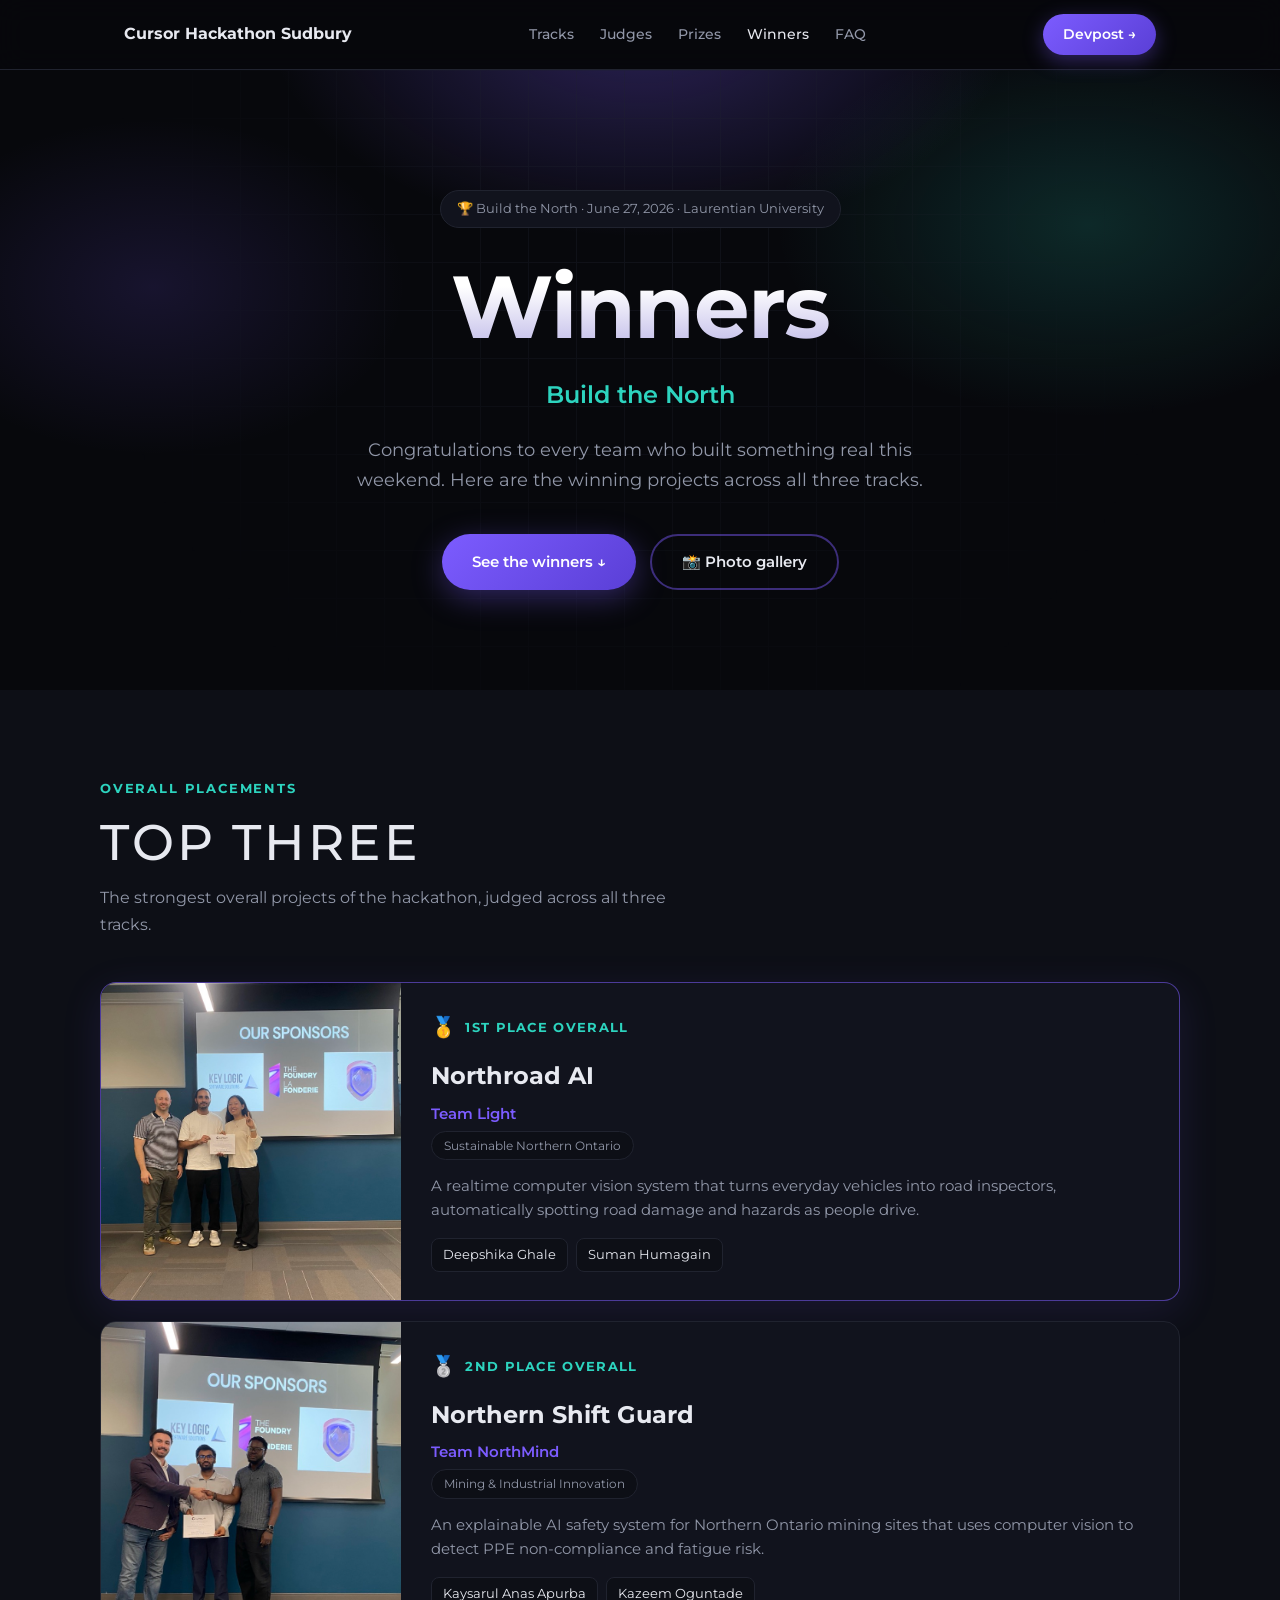
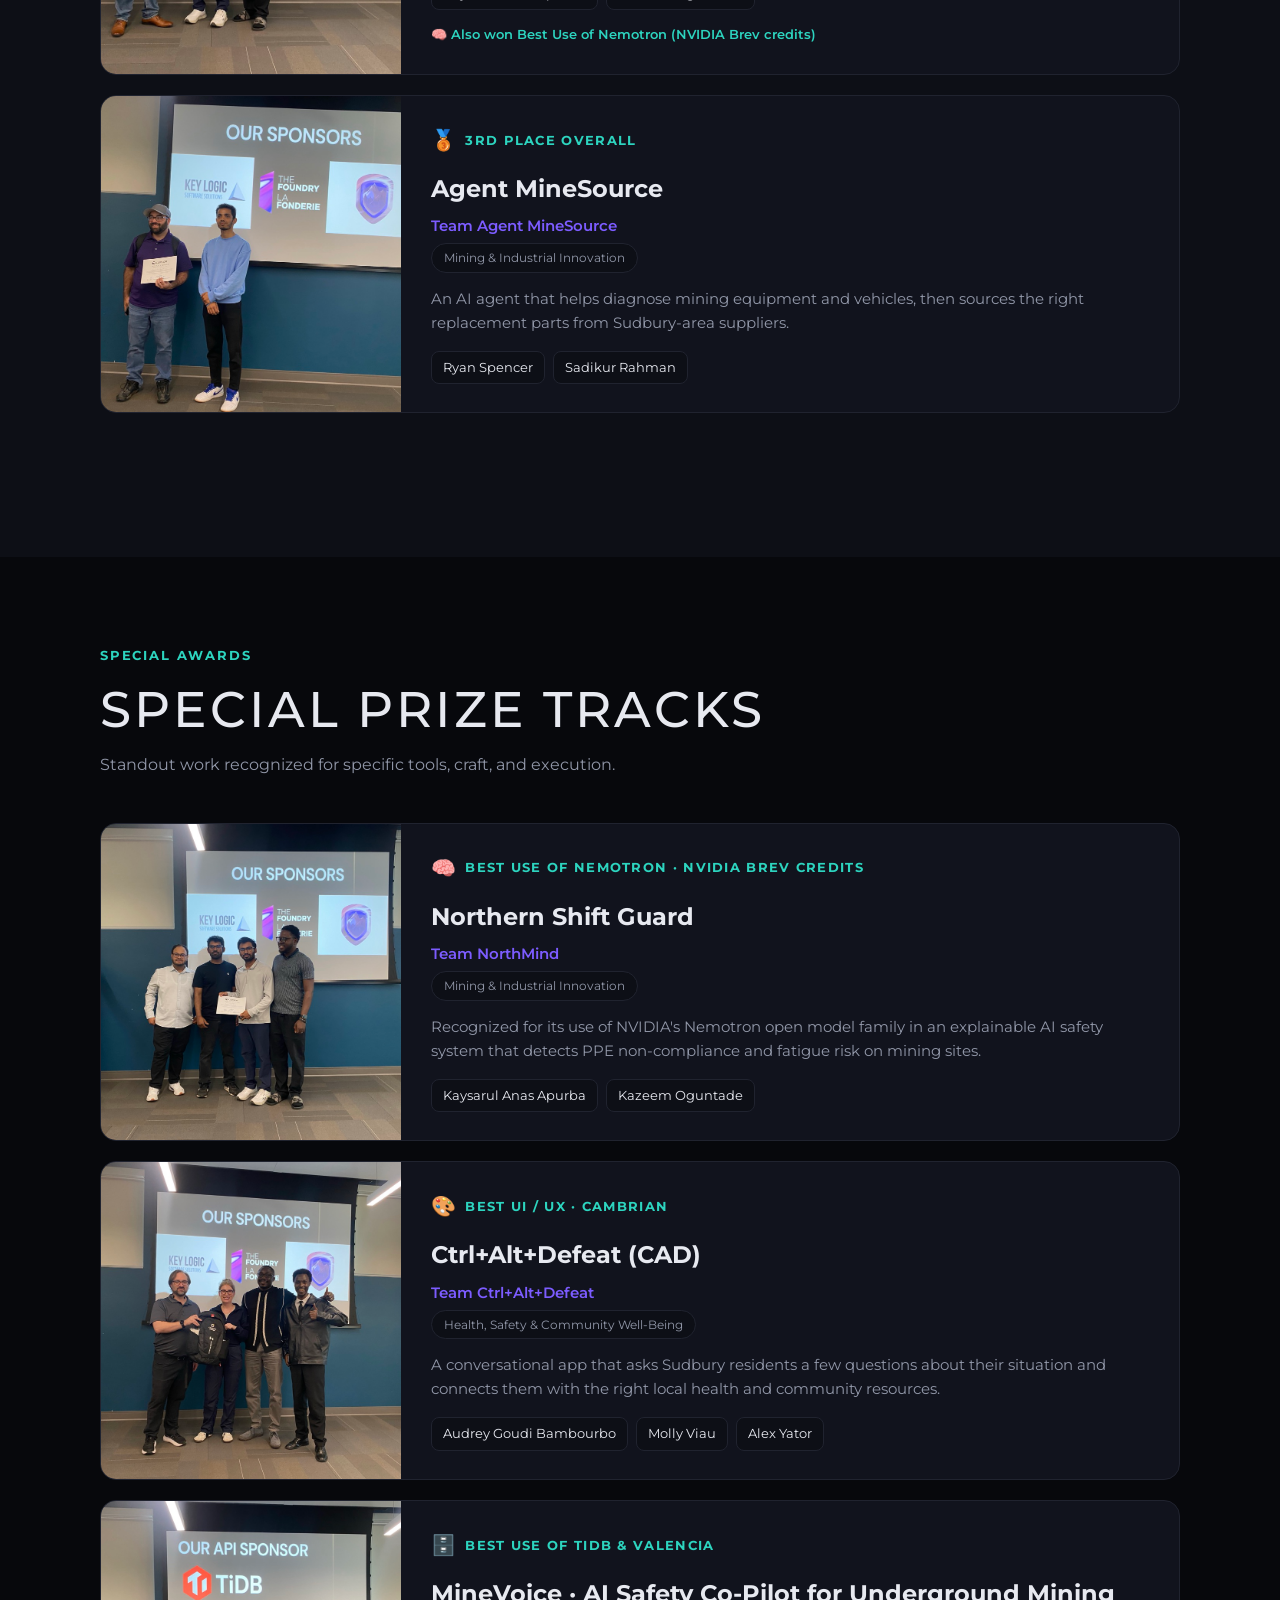
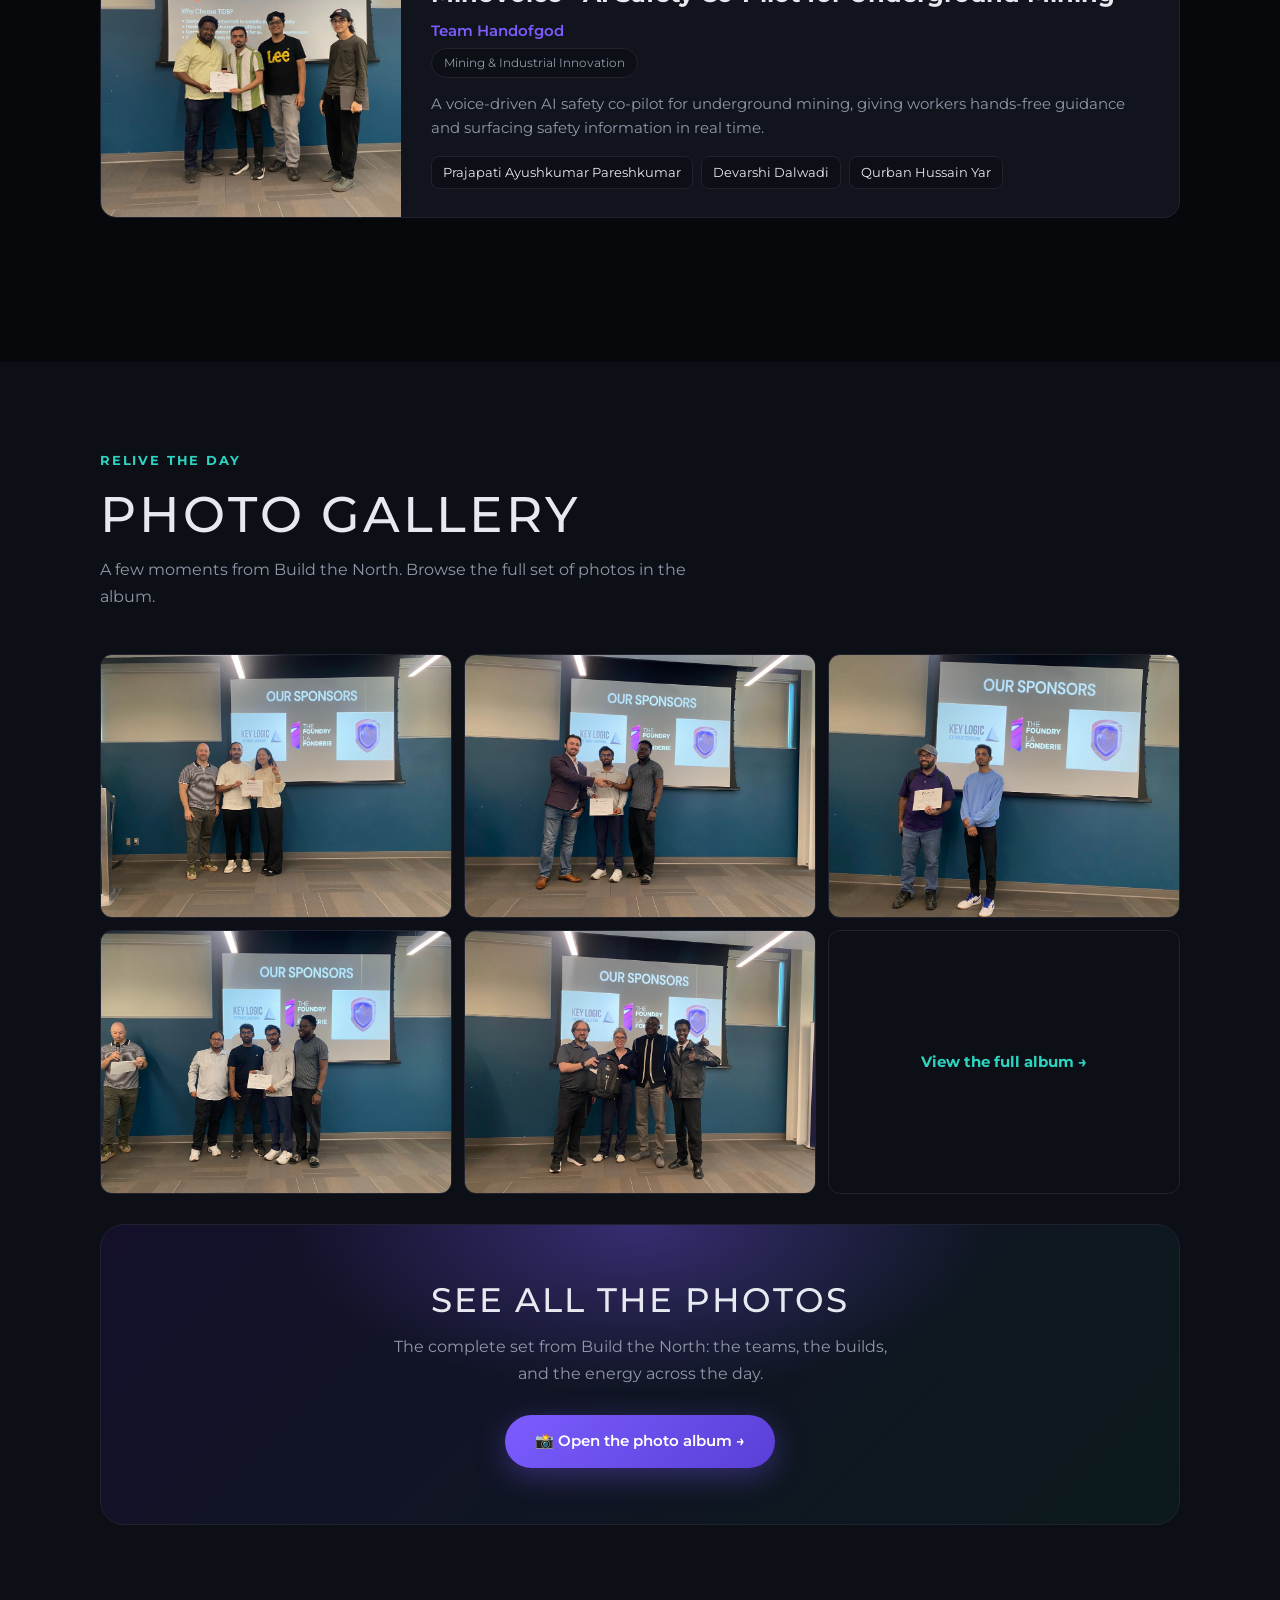
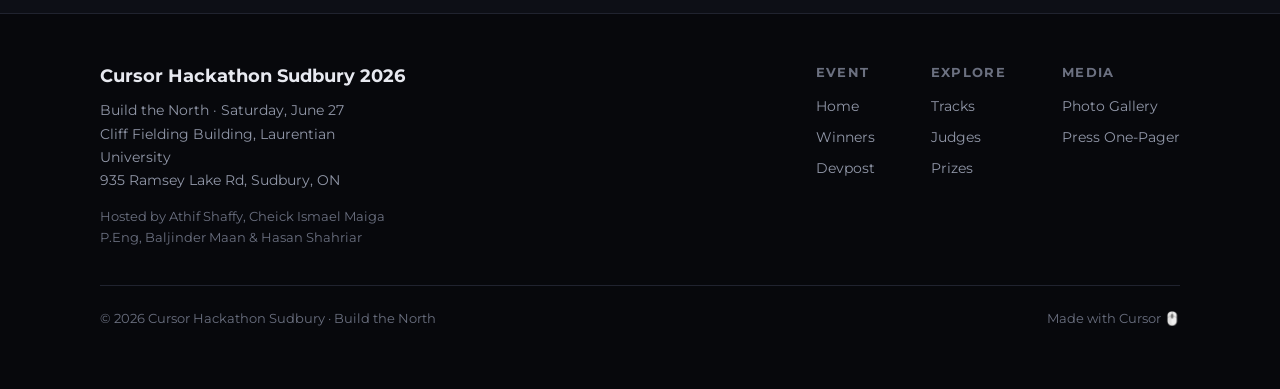
==== winners.html @ 06800da3 "Add winners page, news one-pager, and photo gallery - winners.html: all overall placements and speci" ====
<!DOCTYPE html>
<html lang="en">
<head>
<meta charset="UTF-8" />
<meta name="viewport" content="width=device-width, initial-scale=1.0" />
<title>Winners · Cursor Hackathon Sudbury 2026</title>
<meta name="description" content="Winning projects from Cursor Hackathon Sudbury 2026 · Build the North. Overall placements and special award winners across all three tracks." />
<meta property="og:title" content="Winners · Cursor Hackathon Sudbury 2026" />
<meta property="og:description" content="The winning teams of Build the North." />
<meta property="og:type" content="website" />
<link rel="preconnect" href="https://fonts.googleapis.com" />
<link rel="preconnect" href="https://fonts.gstatic.com" crossorigin />
<link href="https://fonts.googleapis.com/css2?family=Montserrat:ital,wght@0,300;0,400;0,500;0,600;0,700;0,800;1,400;1,500&display=swap" rel="stylesheet" />
<link rel="stylesheet" href="assets/site.css" />
</head>
<body>

<!-- NAV -->
<header class="nav">
  <div class="nav-inner">
    <a href="index.html" class="brand">Cursor Hackathon Sudbury</a>
    <nav class="nav-links">
      <a href="index.html#tracks">Tracks</a>
      <a href="index.html#judges">Judges</a>
      <a href="index.html#prizes">Prizes</a>
      <a href="winners.html" style="color:var(--text);">Winners</a>
      <a href="index.html#faq">FAQ</a>
    </nav>
    <a href="https://cursor-hackathon-sudbury.devpost.com" target="_blank" rel="noopener" class="nav-cta">Devpost →</a>
  </div>
</header>

<!-- HERO -->
<section class="hero" id="top">
  <div class="hero-glow"></div>
  <div class="hero-grid"></div>
  <div class="hero-inner">
    <span class="badge">🏆 Build the North · June 27, 2026 · Laurentian University</span>
    <h1>Winners</h1>
    <div class="tagline">Build the North</div>
    <p class="lede">Congratulations to every team who built something real this weekend. Here are the winning projects across all three tracks.</p>
    <div class="hero-actions">
      <a href="#placements" class="btn btn-primary">See the winners ↓</a>
      <a href="#gallery" class="btn btn-ghost">📸 Photo gallery</a>
    </div>
  </div>
</section>

<!-- OVERALL PLACEMENTS -->
<section id="placements" style="background:var(--bg-soft);">
  <div class="wrap">
    <div class="eyebrow">Overall placements</div>
    <h2 class="section-title">Top three</h2>
    <p class="section-sub">The strongest overall projects of the hackathon, judged across all three tracks.</p>

    <div class="winners-list">
      <!-- 1st -->
      <div class="winner first">
        <div class="winner-photo">
          <img src="assets/winners/northroad-ai.jpg" alt="Team Light receiving the 1st place award for Northroad AI" />
        </div>
        <div class="winner-body">
          <div class="winner-rank"><span class="medal">🥇</span> 1st Place Overall</div>
          <div class="winner-project">Northroad AI</div>
          <div class="winner-team">Team Light</div>
          <span class="winner-track">Sustainable Northern Ontario</span>
          <p class="winner-desc">A realtime computer vision system that turns everyday vehicles into road inspectors, automatically spotting road damage and hazards as people drive.</p>
          <div class="winner-members">
            <span class="m">Deepshika Ghale</span>
            <span class="m">Suman Humagain</span>
          </div>
        </div>
      </div>

      <!-- 2nd -->
      <div class="winner">
        <div class="winner-photo">
          <img src="assets/winners/northern-shift-guard.jpg" alt="Team NorthMind receiving the 2nd place award for Northern Shift Guard" />
        </div>
        <div class="winner-body">
          <div class="winner-rank"><span class="medal">🥈</span> 2nd Place Overall</div>
          <div class="winner-project">Northern Shift Guard</div>
          <div class="winner-team">Team NorthMind</div>
          <span class="winner-track">Mining &amp; Industrial Innovation</span>
          <p class="winner-desc">An explainable AI safety system for Northern Ontario mining sites that uses computer vision to detect PPE non-compliance and fatigue risk.</p>
          <div class="winner-members">
            <span class="m">Kaysarul Anas Apurba</span>
            <span class="m">Kazeem Oguntade</span>
          </div>
          <div class="winner-award">🧠 Also won Best Use of Nemotron (NVIDIA Brev credits)</div>
        </div>
      </div>

      <!-- 3rd -->
      <div class="winner">
        <div class="winner-photo">
          <img src="assets/winners/agent-minesource.jpg" alt="Team Agent MineSource receiving the 3rd place award" />
        </div>
        <div class="winner-body">
          <div class="winner-rank"><span class="medal">🥉</span> 3rd Place Overall</div>
          <div class="winner-project">Agent MineSource</div>
          <div class="winner-team">Team Agent MineSource</div>
          <span class="winner-track">Mining &amp; Industrial Innovation</span>
          <p class="winner-desc">An AI agent that helps diagnose mining equipment and vehicles, then sources the right replacement parts from Sudbury-area suppliers.</p>
          <div class="winner-members">
            <span class="m">Ryan Spencer</span>
            <span class="m">Sadikur Rahman</span>
          </div>
        </div>
      </div>
    </div>
  </div>
</section>

<!-- SPECIAL AWARDS -->
<section id="special">
  <div class="wrap">
    <div class="eyebrow">Special awards</div>
    <h2 class="section-title">Special prize tracks</h2>
    <p class="section-sub">Standout work recognized for specific tools, craft, and execution.</p>

    <div class="winners-list">
      <!-- Best Use of Nemotron / NVIDIA -->
      <div class="winner">
        <div class="winner-photo">
          <img src="assets/winners/northern-shift-guard-nvidia.jpg" alt="Team NorthMind receiving the Best Use of NVIDIA award" />
        </div>
        <div class="winner-body">
          <div class="winner-rank"><span class="medal">🧠</span> Best Use of Nemotron · NVIDIA Brev credits</div>
          <div class="winner-project">Northern Shift Guard</div>
          <div class="winner-team">Team NorthMind</div>
          <span class="winner-track">Mining &amp; Industrial Innovation</span>
          <p class="winner-desc">Recognized for its use of NVIDIA's Nemotron open model family in an explainable AI safety system that detects PPE non-compliance and fatigue risk on mining sites.</p>
          <div class="winner-members">
            <span class="m">Kaysarul Anas Apurba</span>
            <span class="m">Kazeem Oguntade</span>
          </div>
        </div>
      </div>

      <!-- Best UI/UX -->
      <div class="winner">
        <div class="winner-photo">
          <img src="assets/winners/ctrl-alt-defeat.jpg" alt="Team Ctrl+Alt+Defeat receiving the Best UI/UX award with Cambrian swag" />
        </div>
        <div class="winner-body">
          <div class="winner-rank"><span class="medal">🎨</span> Best UI / UX · Cambrian</div>
          <div class="winner-project">Ctrl+Alt+Defeat (CAD)</div>
          <div class="winner-team">Team Ctrl+Alt+Defeat</div>
          <span class="winner-track">Health, Safety &amp; Community Well-Being</span>
          <p class="winner-desc">A conversational app that asks Sudbury residents a few questions about their situation and connects them with the right local health and community resources.</p>
          <div class="winner-members">
            <span class="m">Audrey Goudi Bambourbo</span>
            <span class="m">Molly Viau</span>
            <span class="m">Alex Yator</span>
          </div>
        </div>
      </div>

      <!-- Best Use of TiDB & Valencia -->
      <div class="winner">
        <div class="winner-photo">
          <img src="assets/winners/minevoice.jpg" alt="Team Handofgod receiving the Best Use of TiDB and Valencia award for MineVoice" />
        </div>
        <div class="winner-body">
          <div class="winner-rank"><span class="medal">🗄️</span> Best Use of TiDB &amp; Valencia</div>
          <div class="winner-project">MineVoice · AI Safety Co-Pilot for Underground Mining</div>
          <div class="winner-team">Team Handofgod</div>
          <span class="winner-track">Mining &amp; Industrial Innovation</span>
          <p class="winner-desc">A voice-driven AI safety co-pilot for underground mining, giving workers hands-free guidance and surfacing safety information in real time.</p>
          <div class="winner-members">
            <span class="m">Prajapati Ayushkumar Pareshkumar</span>
            <span class="m">Devarshi Dalwadi</span>
            <span class="m">Qurban Hussain Yar</span>
          </div>
        </div>
      </div>
    </div>
  </div>
</section>

<!-- GALLERY -->
<section id="gallery" style="background:var(--bg-soft);">
  <div class="wrap">
    <div class="eyebrow">Relive the day</div>
    <h2 class="section-title">Photo gallery</h2>
    <p class="section-sub">A few moments from Build the North. Browse the full set of photos in the album.</p>
    <div class="photo-grid">
      <a href="https://photos.app.goo.gl/xAYGwjevG2s7LgX59" target="_blank" rel="noopener"><img src="assets/winners/northroad-ai.jpg" alt="1st place winners on stage" /></a>
      <a href="https://photos.app.goo.gl/xAYGwjevG2s7LgX59" target="_blank" rel="noopener"><img src="assets/winners/northern-shift-guard.jpg" alt="2nd place winners on stage" /></a>
      <a href="https://photos.app.goo.gl/xAYGwjevG2s7LgX59" target="_blank" rel="noopener"><img src="assets/winners/agent-minesource.jpg" alt="3rd place winners on stage" /></a>
      <a href="https://photos.app.goo.gl/xAYGwjevG2s7LgX59" target="_blank" rel="noopener"><img src="assets/winners/northern-shift-guard-nvidia.jpg" alt="Best Use of NVIDIA winners on stage" /></a>
      <a href="https://photos.app.goo.gl/xAYGwjevG2s7LgX59" target="_blank" rel="noopener"><img src="assets/winners/ctrl-alt-defeat.jpg" alt="Best UI/UX winners on stage" /></a>
      <a href="https://photos.app.goo.gl/xAYGwjevG2s7LgX59" target="_blank" rel="noopener" class="more">View the full album →</a>
    </div>
    <div class="gallery-cta">
      <h2 class="section-title" style="margin-bottom:14px;font-size:clamp(24px,3vw,34px);">See all the photos</h2>
      <p style="color:var(--muted);max-width:520px;margin:0 auto 28px;">The complete set from Build the North: the teams, the builds, and the energy across the day.</p>
      <a href="https://photos.app.goo.gl/xAYGwjevG2s7LgX59" target="_blank" rel="noopener" class="btn btn-primary">📸 Open the photo album →</a>
    </div>
  </div>
</section>

<!-- FOOTER -->
<footer>
  <div class="foot-inner">
    <div>
      <div class="foot-brand">Cursor Hackathon Sudbury 2026</div>
      <div style="color:var(--muted);font-size:14px;max-width:300px;">Build the North · Saturday, June 27<br>Cliff Fielding Building, Laurentian University<br>935 Ramsey Lake Rd, Sudbury, ON</div>
      <div style="color:var(--faint);font-size:13px;margin-top:14px;max-width:300px;">Hosted by Athif Shaffy, Cheick Ismael Maiga P.Eng, Baljinder Maan &amp; Hasan Shahriar</div>
    </div>
    <div class="foot-cols">
      <div class="foot-col">
        <h5>Event</h5>
        <a href="index.html">Home</a>
        <a href="winners.html">Winners</a>
        <a href="https://cursor-hackathon-sudbury.devpost.com" target="_blank" rel="noopener">Devpost</a>
      </div>
      <div class="foot-col">
        <h5>Explore</h5>
        <a href="index.html#tracks">Tracks</a>
        <a href="index.html#judges">Judges</a>
        <a href="index.html#prizes">Prizes</a>
      </div>
      <div class="foot-col">
        <h5>Media</h5>
        <a href="https://photos.app.goo.gl/xAYGwjevG2s7LgX59" target="_blank" rel="noopener">Photo Gallery</a>
        <a href="press.html">Press One-Pager</a>
      </div>
    </div>
  </div>
  <div class="foot-bottom">
    <span>© 2026 Cursor Hackathon Sudbury · Build the North</span>
    <span>Made with Cursor 🖱️</span>
  </div>
</footer>

</body>
</html>
---- assets/site.css ----
:root {
    --bg: #07080c;
    --bg-soft: #0d0f16;
    --card: #11131d;
    --card-hover: #161927;
    --border: #20232f;
    --text: #e7e9f0;
    --muted: #9197a8;
    --faint: #6b7080;
    --accent: #7c5cff;
    --accent-2: #2dd4bf;
    --accent-glow: rgba(124, 92, 255, 0.35);
    --radius: 16px;
    --maxw: 1080px;
  }

  * { box-sizing: border-box; margin: 0; padding: 0; }

  html { scroll-behavior: smooth; scroll-padding-top: 88px; }

  body {
    font-family: 'Montserrat', system-ui, -apple-system, sans-serif;
    background: var(--bg);
    color: var(--text);
    line-height: 1.65;
    -webkit-font-smoothing: antialiased;
    overflow-x: hidden;
  }

  a { color: inherit; text-decoration: none; }

  h1, h2, h3 { font-family: 'Montserrat', sans-serif; line-height: 1.15; letter-spacing: -0.02em; }

  ::selection { background: var(--accent-glow); }

  /* ---------- Nav ---------- */
  header.nav {
    position: sticky;
    top: 0;
    z-index: 50;
    backdrop-filter: blur(14px);
    background: rgba(7, 8, 12, 0.72);
    border-bottom: 1px solid var(--border);
  }
  .nav-inner {
    max-width: var(--maxw);
    margin: 0 auto;
    padding: 14px 24px;
    display: flex;
    align-items: center;
    justify-content: space-between;
    gap: 16px;
  }
  .brand { display: flex; align-items: center; font-family: 'Montserrat'; font-weight: 700; font-size: 16px; }
  .nav-links { display: flex; gap: 26px; align-items: center; }
  .nav-links a { color: var(--muted); font-size: 14px; font-weight: 500; transition: color .2s; }
  .nav-links a:hover { color: var(--text); }
  .nav-cta {
    background: linear-gradient(135deg, var(--accent), #5a3fd6);
    color: #fff; padding: 9px 20px; border-radius: 999px; font-size: 14px; font-weight: 600;
    box-shadow: 0 6px 20px var(--accent-glow); transition: transform .15s, box-shadow .2s;
  }
  .nav-cta:hover { transform: translateY(-1px); box-shadow: 0 10px 28px var(--accent-glow); }
  .menu-btn { display: none; background: none; border: 0; color: var(--text); cursor: pointer; }

  @media (max-width: 820px) {
    .nav-links { display: none; }
  }

  /* ---------- Layout ---------- */
  section { padding: 88px 24px; }
  .wrap { max-width: var(--maxw); margin: 0 auto; }
  .eyebrow { color: var(--accent-2); font-size: 13px; font-weight: 700; letter-spacing: 0.14em; text-transform: uppercase; margin-bottom: 14px; }
  h2.section-title { font-size: clamp(30px, 5vw, 50px); font-weight: 500; text-transform: uppercase; letter-spacing: 0.06em; margin-bottom: 14px; }
  .section-sub { color: var(--muted); max-width: 620px; margin-bottom: 44px; font-size: 16px; }

  /* ---------- Hero ---------- */
  .hero {
    position: relative;
    padding: 120px 24px 100px;
    text-align: center;
    overflow: hidden;
  }
  .hero-glow {
    position: absolute; inset: 0;
    background:
      radial-gradient(620px 360px at 50% -8%, rgba(124,92,255,0.30), transparent 60%),
      radial-gradient(520px 320px at 85% 25%, rgba(45,212,191,0.16), transparent 60%),
      radial-gradient(420px 280px at 12% 35%, rgba(124,92,255,0.14), transparent 60%);
    pointer-events: none;
  }
  .hero-grid {
    position: absolute; inset: 0;
    background-image: linear-gradient(var(--border) 1px, transparent 1px), linear-gradient(90deg, var(--border) 1px, transparent 1px);
    background-size: 48px 48px;
    mask-image: radial-gradient(circle at 50% 30%, #000 0%, transparent 70%);
    opacity: 0.4;
    pointer-events: none;
  }
  .hero-inner { position: relative; max-width: 860px; margin: 0 auto; }
  .badge {
    display: inline-flex; align-items: center; gap: 8px;
    background: var(--card); border: 1px solid var(--border);
    padding: 7px 16px; border-radius: 999px; font-size: 13px; color: var(--muted);
    margin-bottom: 28px;
  }
  .badge .pulse { width: 7px; height: 7px; border-radius: 50%; background: var(--accent-2); box-shadow: 0 0 0 0 rgba(45,212,191,0.6); animation: pulse 2s infinite; }
  @keyframes pulse { 70% { box-shadow: 0 0 0 8px rgba(45,212,191,0); } 100% { box-shadow: 0 0 0 0 rgba(45,212,191,0); } }
  .hero h1 {
    font-size: clamp(44px, 8vw, 88px);
    background: linear-gradient(180deg, #fff 30%, #b9b3e6 100%);
    -webkit-background-clip: text; background-clip: text; -webkit-text-fill-color: transparent;
    margin-bottom: 18px;
  }
  .hero .tagline { font-family: 'Montserrat'; font-size: clamp(18px, 3vw, 24px); color: var(--accent-2); font-weight: 600; margin-bottom: 22px; }
  .hero p.lede { font-size: 18px; color: var(--muted); max-width: 620px; margin: 0 auto 38px; }
  .hero-actions { display: flex; gap: 14px; justify-content: center; flex-wrap: wrap; }
  .btn {
    padding: 14px 30px; border-radius: 999px; font-weight: 600; font-size: 15px;
    transition: transform .15s, box-shadow .2s, background .2s, border-color .2s; display: inline-flex; align-items: center; gap: 9px;
  }
  .btn-primary { background: linear-gradient(135deg, var(--accent), #5a3fd6); color: #fff; box-shadow: 0 8px 30px var(--accent-glow); }
  .btn-primary:hover { transform: translateY(-2px); box-shadow: 0 14px 40px var(--accent-glow); }
  .btn-ghost { background: transparent; border: 2px solid rgba(124, 92, 255, 0.45); color: var(--text); }
  .btn-ghost:hover { background: rgba(124, 92, 255, 0.12); border-color: rgba(124, 92, 255, 0.75); transform: translateY(-2px); }

  .hero-meta { display: flex; gap: 36px; justify-content: center; flex-wrap: wrap; margin-top: 56px; }
  .hero-meta .item { text-align: center; }
  .hero-meta .k { font-family: 'Montserrat'; font-size: 22px; font-weight: 700; color: #fff; }
  .hero-meta .v { font-size: 13px; color: var(--faint); text-transform: uppercase; letter-spacing: 0.08em; margin-top: 4px; }

  /* ---------- Cards / grids ---------- */
  .grid { display: grid; gap: 18px; }
  .grid-2 { grid-template-columns: repeat(2, 1fr); }
  .grid-3 { grid-template-columns: repeat(3, 1fr); }
  @media (max-width: 760px) { .grid-2, .grid-3 { grid-template-columns: 1fr; } }

  .card {
    background: var(--card); border: 1px solid var(--border); border-radius: var(--radius);
    padding: 26px; transition: border-color .2s, transform .2s, background .2s;
  }
  .card:hover { border-color: #34384a; transform: translateY(-3px); background: var(--card-hover); }
  .card h3 { font-size: 19px; margin-bottom: 10px; display: flex; align-items: center; gap: 10px; }
  .card p { color: var(--muted); font-size: 15px; }
  .card .ic { font-size: 22px; }
  .card a.link { color: var(--accent-2); font-weight: 600; font-size: 14px; display: inline-flex; align-items: center; gap: 5px; margin-top: 14px; }
  .card a.link:hover { gap: 9px; }

  /* judges */
  .judges-grid { display: grid; grid-template-columns: repeat(2, 1fr); gap: 18px; }
  @media (max-width: 760px) { .judges-grid { grid-template-columns: 1fr; } }
  .judge { background: var(--card); border: 1px solid var(--border); border-radius: var(--radius); padding: 26px; display: flex; gap: 20px; transition: border-color .2s, transform .2s, background .2s; }
  .judge:hover { border-color: #34384a; transform: translateY(-3px); background: var(--card-hover); }
  .judge img { width: 104px; height: 104px; border-radius: 14px; object-fit: cover; object-position: center top; flex: 0 0 auto; border: 1px solid var(--border); background: var(--bg-soft); }
  .judge .j-name { font-family: 'Montserrat'; font-weight: 700; font-size: 18px; line-height: 1.25; }
  .judge .j-role { color: var(--accent-2); font-size: 13px; font-weight: 600; margin: 4px 0 11px; }
  .judge .j-bio { color: var(--muted); font-size: 13.5px; line-height: 1.6; }
  @media (max-width: 480px) { .judge { flex-direction: column; } .judge img { width: 88px; height: 88px; } }

  /* steps */
  .steps { counter-reset: step; display: grid; gap: 14px; }
  .step {
    display: flex; gap: 16px; align-items: flex-start;
    background: var(--card); border: 1px solid var(--border); border-radius: 14px; padding: 18px 20px;
    transition: border-color .2s, transform .15s;
  }
  .step:hover { border-color: #34384a; transform: translateX(3px); }
  .step .num {
    counter-increment: step; flex: 0 0 auto;
    width: 32px; height: 32px; border-radius: 9px;
    background: linear-gradient(135deg, var(--accent), #5a3fd6); color: #fff;
    display: grid; place-items: center; font-weight: 700; font-size: 14px; font-family: 'Montserrat';
  }
  .step .num::before { content: counter(step); }
  .step .body { flex: 1; }
  .step .body strong { font-weight: 600; }
  .step .body a { color: var(--accent-2); font-weight: 600; }
  .step .body a:hover { text-decoration: underline; }

  /* setup blocks */
  .setup-block { background: var(--card); border: 1px solid var(--border); border-radius: var(--radius); padding: 30px; margin-bottom: 18px; }
  .setup-block > h3 { font-size: 22px; margin-bottom: 6px; display: flex; align-items: center; gap: 12px; }
  .setup-block .tag { font-size: 12px; font-weight: 700; color: var(--accent-2); border: 1px solid var(--border); padding: 3px 10px; border-radius: 999px; }
  .setup-block p.intro { color: var(--muted); margin-bottom: 18px; }
  .setup-block h4 { font-family: 'Inter'; font-weight: 700; font-size: 15px; margin: 20px 0 10px; color: var(--text); }
  .setup-block ol, .setup-block ul { padding-left: 22px; color: var(--muted); }
  .setup-block li { margin-bottom: 7px; }
  .setup-block li::marker { color: var(--accent); }
  .setup-block a { color: var(--accent-2); font-weight: 500; }
  .setup-block a:hover { text-decoration: underline; }
  .pills { display: flex; flex-wrap: wrap; gap: 8px; margin-top: 8px; }
  .pill { background: var(--bg-soft); border: 1px solid var(--border); padding: 5px 12px; border-radius: 999px; font-size: 13px; color: var(--muted); }

  .note {
    border-left: 3px solid var(--accent); background: rgba(124,92,255,0.07);
    padding: 14px 18px; border-radius: 0 10px 10px 0; margin-top: 18px; font-size: 14px; color: var(--muted);
  }
  .note strong { color: var(--text); }

  /* checklist */
  .checklist { display: grid; gap: 10px; }
  .check { display: flex; gap: 12px; align-items: flex-start; background: var(--card); border: 1px solid var(--border); border-radius: 12px; padding: 14px 18px; }
  .check .box { flex: 0 0 auto; width: 22px; height: 22px; border-radius: 6px; border: 1px solid var(--accent); display: grid; place-items: center; color: var(--accent-2); font-size: 13px; margin-top: 1px; }
  .check span { color: var(--muted); }

  /* ---------- FAQ accordion ---------- */
  .faq-list { display: grid; gap: 12px; }
  .faq {
    background: var(--card); border: 1px solid var(--border); border-radius: 14px; overflow: hidden;
    transition: border-color .2s;
  }
  .faq[open] { border-color: #3a3f55; }
  .faq summary {
    list-style: none; cursor: pointer; padding: 18px 22px;
    display: flex; justify-content: space-between; align-items: center; gap: 16px;
    font-weight: 600; font-size: 16px; color: var(--text);
  }
  .faq summary::-webkit-details-marker { display: none; }
  .faq summary .plus { flex: 0 0 auto; width: 24px; height: 24px; position: relative; transition: transform .25s; color: var(--accent); }
  .faq summary .plus::before, .faq summary .plus::after { content: ''; position: absolute; background: currentColor; border-radius: 2px; }
  .faq summary .plus::before { top: 11px; left: 4px; width: 16px; height: 2px; }
  .faq summary .plus::after { top: 4px; left: 11px; width: 2px; height: 16px; transition: opacity .25s; }
  .faq[open] summary .plus { transform: rotate(90deg); }
  .faq[open] summary .plus::after { opacity: 0; }
  .faq .answer { padding: 0 22px 20px; color: var(--muted); font-size: 15px; }
  .faq .answer a { color: var(--accent-2); font-weight: 500; }
  .faq .answer a:hover { text-decoration: underline; }
  .faq .answer ul { padding-left: 20px; margin-top: 8px; }
  .faq .answer li { margin-bottom: 4px; }

  .faq-cats { display: flex; flex-wrap: wrap; gap: 10px; margin-bottom: 28px; }
  .faq-cat { font-size: 13px; color: var(--faint); font-weight: 600; text-transform: uppercase; letter-spacing: 0.08em; padding: 6px 0; }

  /* ---------- CTA band ---------- */
  .cta-band {
    position: relative; text-align: center; border-radius: 24px; overflow: hidden;
    background: linear-gradient(135deg, #14102b, #0c1a1c); border: 1px solid var(--border); padding: 64px 28px;
  }
  .cta-band::before { content: ''; position: absolute; inset: 0; background: radial-gradient(500px 240px at 50% 0%, var(--accent-glow), transparent 70%); }
  .cta-band > * { position: relative; }
  .cta-band h2 { font-size: clamp(28px, 4vw, 42px); margin-bottom: 14px; }
  .cta-band p { color: var(--muted); max-width: 520px; margin: 0 auto 30px; }

  /* ---------- Footer ---------- */
  footer { border-top: 1px solid var(--border); padding: 48px 24px 60px; }
  .foot-inner { max-width: var(--maxw); margin: 0 auto; display: flex; justify-content: space-between; gap: 30px; flex-wrap: wrap; }
  .foot-brand { font-family: 'Montserrat'; font-weight: 700; font-size: 18px; margin-bottom: 8px; }
  .foot-col h5 { font-size: 13px; text-transform: uppercase; letter-spacing: 0.1em; color: var(--faint); margin-bottom: 12px; }
  .foot-col a { display: block; color: var(--muted); font-size: 14px; margin-bottom: 8px; transition: color .2s; }
  .foot-col a:hover { color: var(--text); }
  .foot-bottom { max-width: var(--maxw); margin: 36px auto 0; padding-top: 22px; border-top: 1px solid var(--border); color: var(--faint); font-size: 13px; display: flex; justify-content: space-between; flex-wrap: wrap; gap: 10px; }
  .foot-cols { display: flex; gap: 56px; flex-wrap: wrap; }

  .safety { display:flex; gap:10px; align-items:flex-start; background: rgba(45,212,191,0.06); border:1px solid rgba(45,212,191,0.25); border-radius:12px; padding:14px 18px; margin-top:18px; font-size:14px; color:var(--muted); }
  .safety strong { color: var(--accent-2); }

  /* ---------- Winners page ---------- */
  .winner {
    background: var(--card); border: 1px solid var(--border); border-radius: var(--radius);
    overflow: hidden; transition: border-color .2s, transform .2s;
    display: grid; grid-template-columns: 300px 1fr;
  }
  .winner:hover { border-color: #34384a; transform: translateY(-3px); }
  .winner.first { border-color: rgba(124, 92, 255, 0.55); box-shadow: 0 10px 40px rgba(124,92,255,0.12); }
  .winner-photo { background: var(--bg-soft); position: relative; min-height: 240px; }
  .winner-photo img { width: 100%; height: 100%; object-fit: cover; display: block; }
  .winner-photo .ph {
    position: absolute; inset: 0; display: grid; place-items: center; text-align: center;
    color: var(--faint); font-size: 13px; padding: 20px; gap: 8px;
  }
  .winner-photo .ph .cam { font-size: 30px; opacity: 0.5; }
  .winner-body { padding: 28px 30px; }
  .winner-rank {
    display: inline-flex; align-items: center; gap: 8px; font-family: 'Montserrat';
    font-weight: 700; font-size: 13px; letter-spacing: 0.1em; text-transform: uppercase;
    color: var(--accent-2); margin-bottom: 12px;
  }
  .winner-rank .medal { font-size: 20px; }
  .winner-project { font-family: 'Montserrat'; font-weight: 700; font-size: 24px; margin-bottom: 6px; }
  .winner-team { color: var(--accent); font-weight: 600; font-size: 15px; margin-bottom: 4px; }
  .winner-track {
    display: inline-block; font-size: 12px; color: var(--muted); background: var(--bg-soft);
    border: 1px solid var(--border); border-radius: 999px; padding: 4px 12px; margin-bottom: 14px;
  }
  .winner-desc { color: var(--muted); font-size: 15px; line-height: 1.6; margin-bottom: 16px; }
  .winner-members { display: flex; flex-wrap: wrap; gap: 8px; }
  .winner-members .m { font-size: 13px; color: var(--text); background: var(--bg-soft); border: 1px solid var(--border); border-radius: 8px; padding: 5px 11px; }
  .winner-award { margin-top: 14px; font-size: 13px; font-weight: 600; color: var(--accent-2); }
  @media (max-width: 720px) { .winner { grid-template-columns: 1fr; } .winner-photo { min-height: 200px; } }

  .winners-list { display: grid; gap: 20px; margin-bottom: 56px; }

  /* gallery */
  .gallery-cta {
    text-align: center; border: 1px solid var(--border); border-radius: 24px; overflow: hidden;
    background: linear-gradient(135deg, #14102b, #0c1a1c); padding: 56px 28px; position: relative;
  }
  .gallery-cta::before { content: ''; position: absolute; inset: 0; background: radial-gradient(500px 240px at 50% 0%, var(--accent-glow), transparent 70%); }
  .gallery-cta > * { position: relative; }

  /* photo gallery grid */
  .photo-grid { display: grid; grid-template-columns: repeat(3, 1fr); gap: 12px; margin-bottom: 30px; }
  @media (max-width: 700px) { .photo-grid { grid-template-columns: repeat(2, 1fr); } }
  .photo-grid a { display: block; border-radius: 12px; overflow: hidden; border: 1px solid var(--border); aspect-ratio: 4 / 3; position: relative; }
  .photo-grid img { width: 100%; height: 100%; object-fit: cover; display: block; transition: transform .35s ease; }
  .photo-grid a:hover img { transform: scale(1.06); }
  .photo-grid a.more { display: grid; place-items: center; text-align: center; background: var(--bg-soft); color: var(--accent-2); font-weight: 700; font-size: 15px; padding: 16px; }
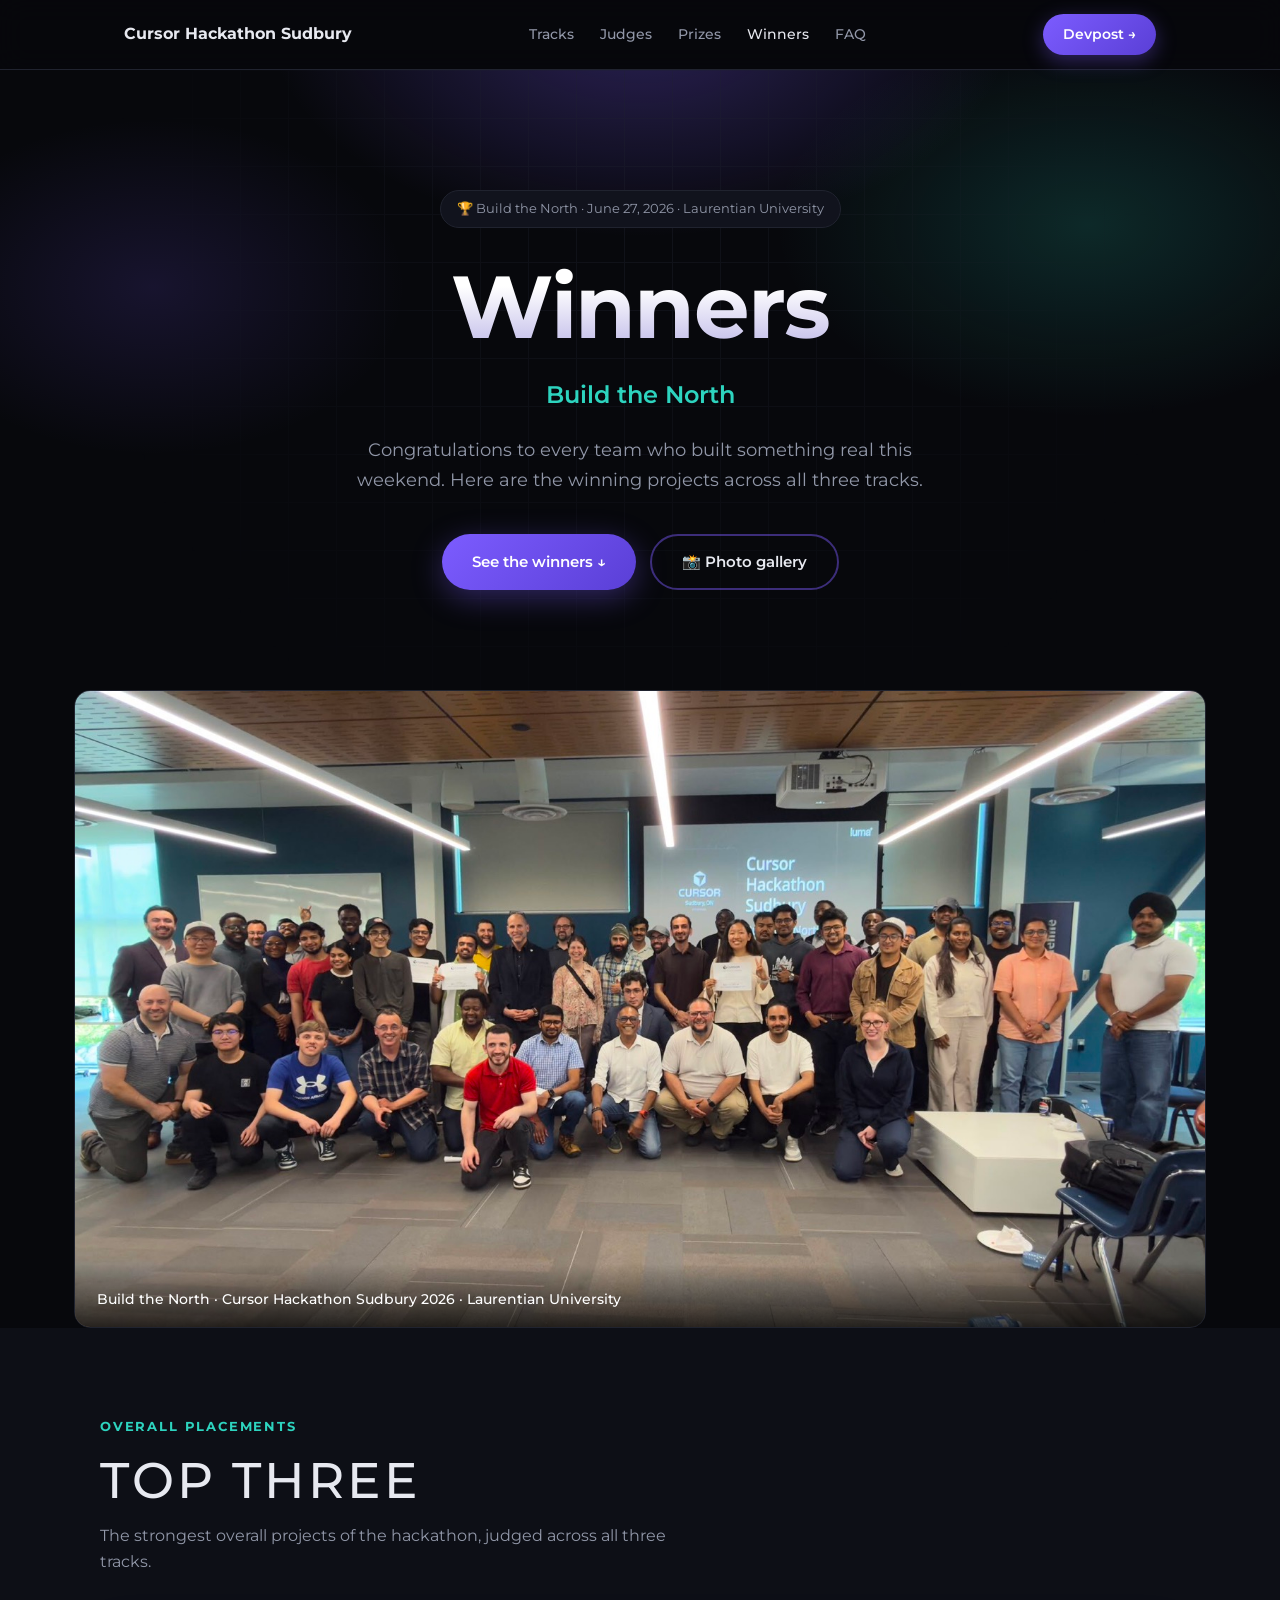
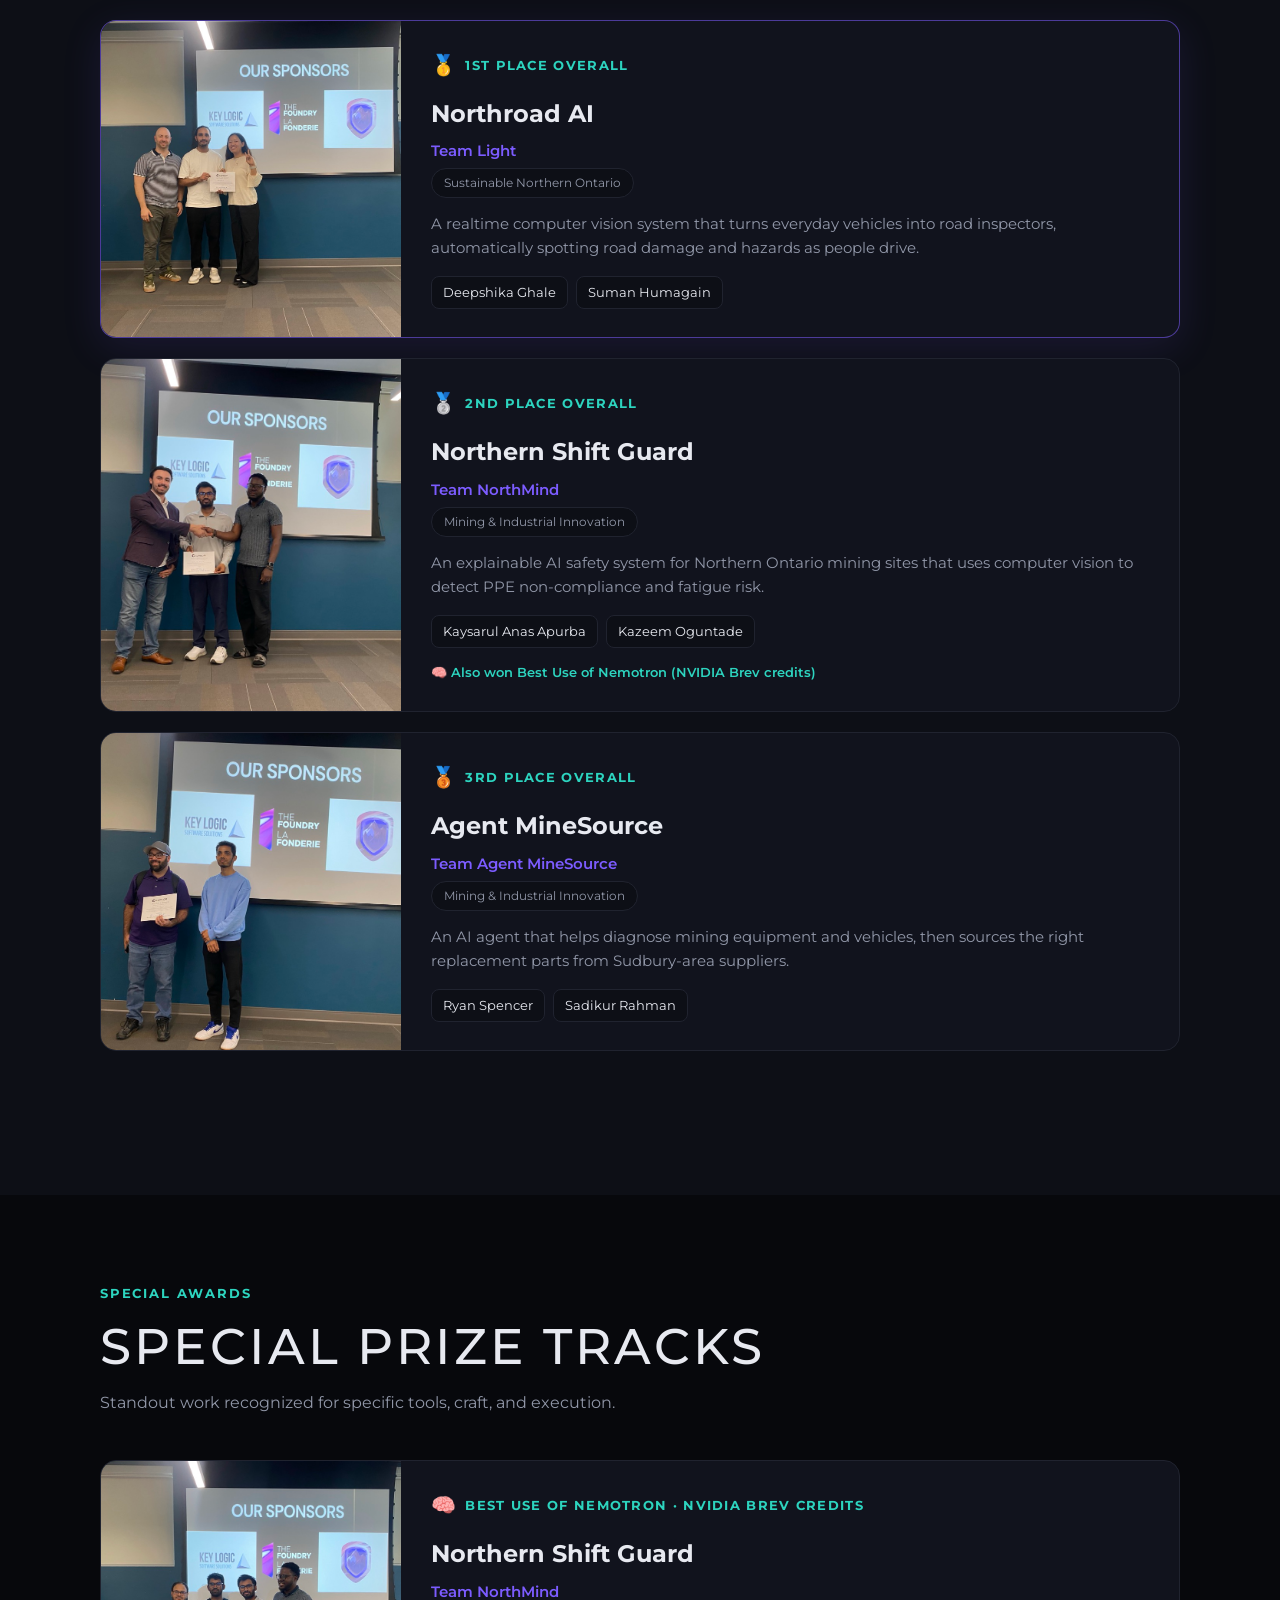
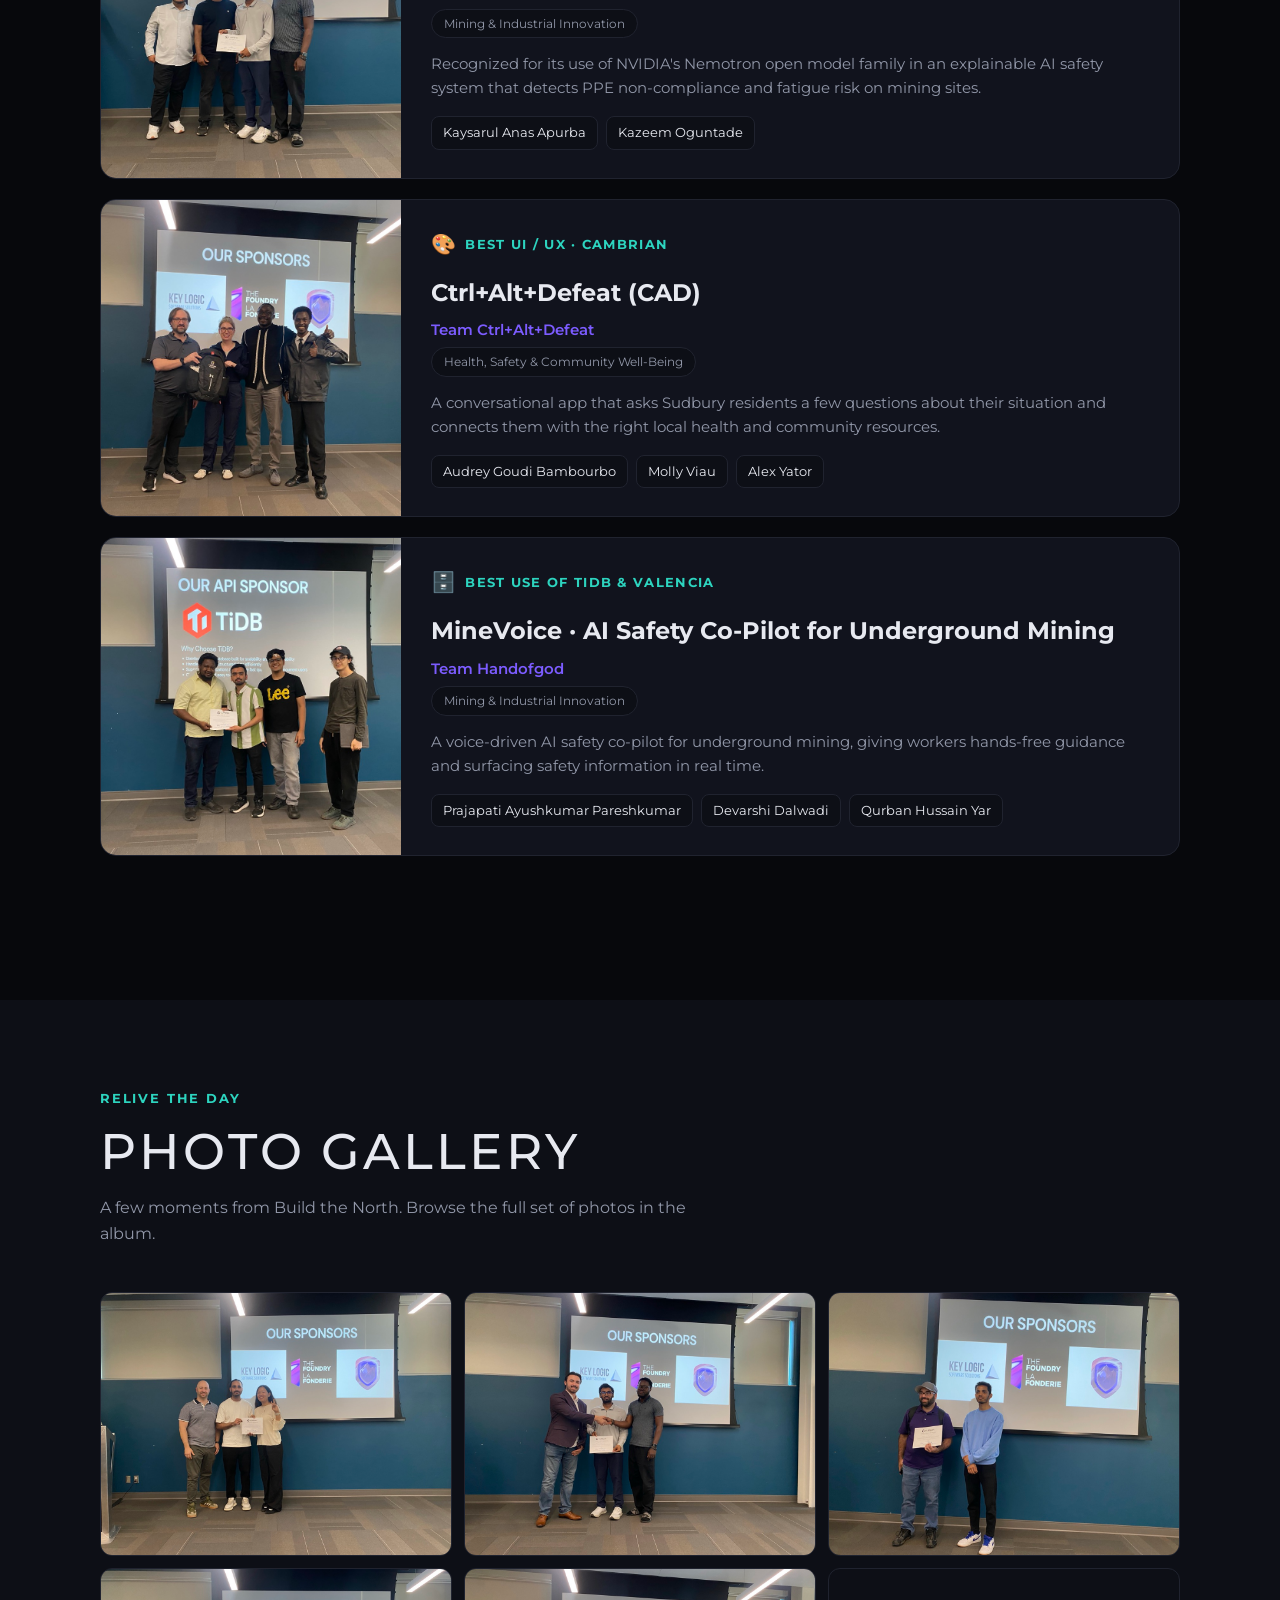
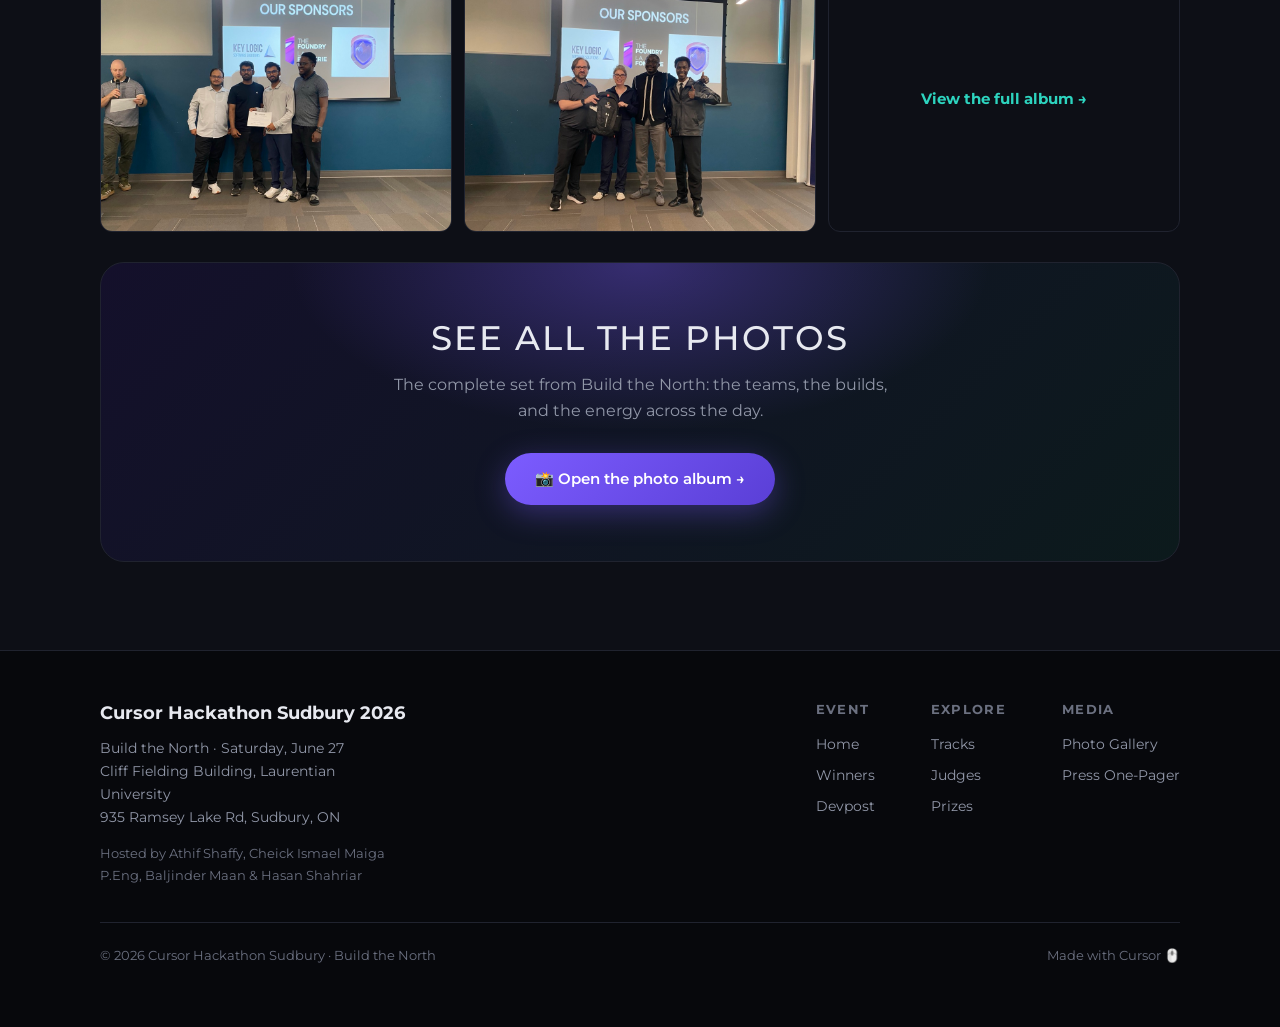
==== commit 1d4d4b8b: "Add event group photo banner to homepage and winners page" ====
--- a/winners.html
+++ b/winners.html
@@ -46,6 +46,14 @@
   </div>
 </section>
 
+<!-- GROUP PHOTO BANNER -->
+<div class="group-banner" style="margin-bottom:-44px;padding-bottom:44px;">
+  <figure>
+    <img src="assets/winners/group-photo.jpg" alt="Participants, judges, mentors, and organizers of Cursor Hackathon Sudbury 2026 gathered for a group photo" />
+    <figcaption>Build the North · Cursor Hackathon Sudbury 2026 · Laurentian University</figcaption>
+  </figure>
+</div>
+
 <!-- OVERALL PLACEMENTS -->
 <section id="placements" style="background:var(--bg-soft);">
   <div class="wrap">
--- a/assets/site.css
+++ b/assets/site.css
@@ -305,3 +305,9 @@
   .photo-grid img { width: 100%; height: 100%; object-fit: cover; display: block; transition: transform .35s ease; }
   .photo-grid a:hover img { transform: scale(1.06); }
   .photo-grid a.more { display: grid; place-items: center; text-align: center; background: var(--bg-soft); color: var(--accent-2); font-weight: 700; font-size: 15px; padding: 16px; }
+
+  /* full-width group/banner photo */
+  .group-banner { margin: 0 auto; max-width: 1180px; padding: 0 24px; }
+  .group-banner figure { border-radius: var(--radius); overflow: hidden; border: 1px solid var(--border); position: relative; }
+  .group-banner img { width: 100%; height: auto; display: block; }
+  .group-banner figcaption { position: absolute; left: 0; right: 0; bottom: 0; padding: 24px 22px 16px; font-size: 14px; color: #fff; background: linear-gradient(transparent, rgba(0,0,0,0.75)); font-weight: 500; }
